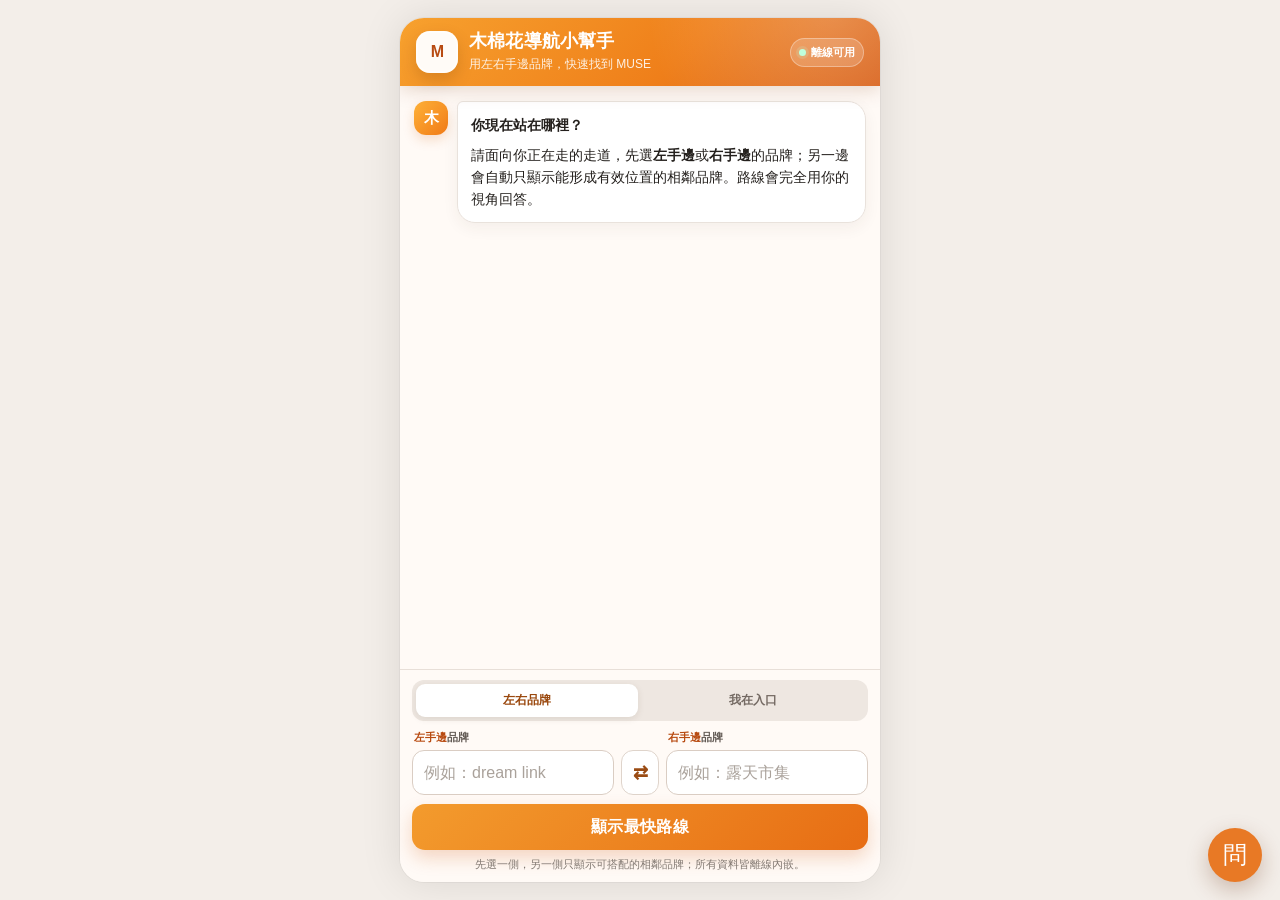
==== 木棉花專用/index.html @ 8f522775 "Add customer service chatbot and split navigation apps" ====
<!doctype html><html lang="zh-Hant"><head><meta charset="utf-8"><meta name="viewport" content="width=device-width,initial-scale=1,viewport-fit=cover,maximum-scale=1"><meta name="theme-color" content="#f28c28"><meta name="color-scheme" content="light"><link rel="stylesheet" href="css/ui-overrides.css?v=4"><style>.welcome-tip,.brand-catalog,.pair-suggestions,#brandMode .quick-row,.compatible-panel.success{display:none!important}</style></head><body><script src="js/bootstrap-part-01.js"></script><script src="js/bootstrap-part-02.js"></script><script src="js/bootstrap-run.js"></script><script src="js/customer-service.js?v=1"></script><script src="js/ui-behavior.js?v=1"></script></body></html>
---- 木棉花專用/css/ui-overrides.css ----
/* Keep the navigation dialog focused on the adjacent-brand selector. */
.welcome-tip,
.brand-catalog,
.pair-suggestions,
.quick-row,
.compatible-panel.success {
  display: none !important;
}

.service-launcher{position:fixed;right:18px;bottom:18px;z-index:120;width:54px;height:54px;border:0;border-radius:50%;color:#fff;background:#e87925;box-shadow:0 8px 22px rgba(103,48,13,.28);font-size:24px;cursor:pointer}
.service-panel{position:fixed;right:18px;bottom:84px;z-index:121;display:none;width:min(380px,calc(100vw - 28px));max-height:min(680px,calc(100vh - 110px));overflow:hidden;border:1px solid #ead8c9;border-radius:18px;background:#fffaf5;box-shadow:0 14px 40px rgba(55,32,18,.24)}
.service-panel.open{display:flex;flex-direction:column}.service-head{display:flex;align-items:center;gap:10px;padding:13px 15px;color:#fff;background:linear-gradient(135deg,#f29a32,#d96219)}
.service-head strong{flex:1;font-size:15px}.service-close{width:30px;height:30px;border:0;border-radius:9px;color:#fff;background:rgba(255,255,255,.18);font-size:18px;cursor:pointer}
.service-messages{display:flex;flex-direction:column;gap:9px;padding:13px;overflow:auto;min-height:150px}.service-msg{max-width:92%;padding:10px 11px;border-radius:13px;font-size:12px;line-height:1.6;white-space:pre-line}.service-msg.bot{align-self:flex-start;color:#4b382c;background:#fff}.service-msg.user{align-self:flex-end;color:#fff;background:#e87925}.service-msg strong{font-weight:900}.service-quick{display:flex;gap:6px;padding:0 13px 9px;overflow:auto}.service-quick button{flex:0 0 auto;padding:7px 9px;border:1px solid #edc9a9;border-radius:999px;color:#87400f;background:#fff7ef;font-size:11px;cursor:pointer}
.service-form{display:flex;gap:7px;padding:10px 13px 13px;border-top:1px solid #f0dfd2}.service-form input{min-width:0;flex:1;height:39px;padding:0 10px;border:1px solid #dfc9b8;border-radius:10px;font-size:14px}.service-form button{width:52px;border:0;border-radius:10px;color:#fff;background:#e87925;font-weight:800;cursor:pointer}@media(max-width:520px){.service-launcher{right:12px;bottom:12px}.service-panel{right:12px;bottom:76px}}
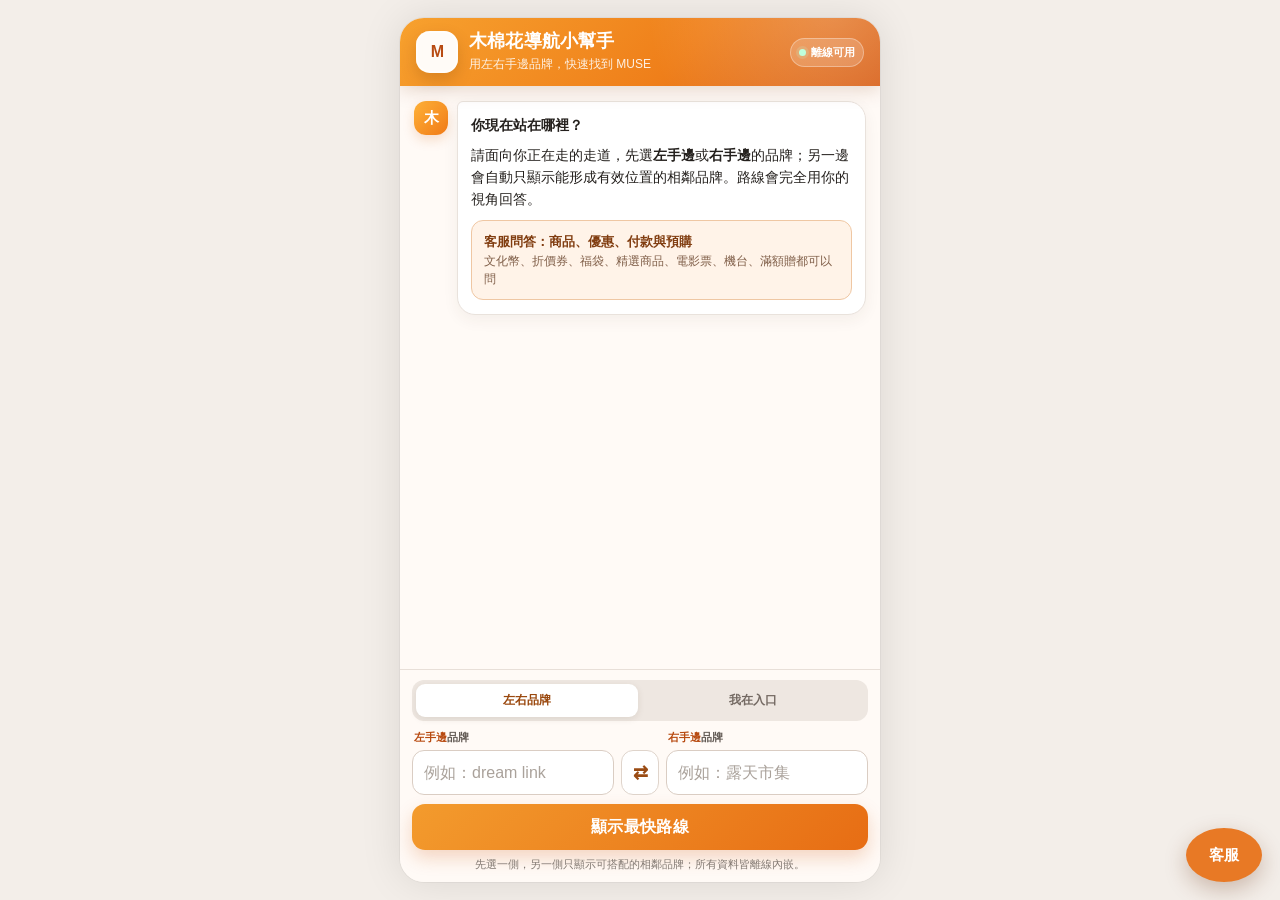
==== commit c350362d: "Expose customer service entry point" ====
--- a/木棉花專用/index.html
+++ b/木棉花專用/index.html
@@ -1 +1 @@
-<!doctype html><html lang="zh-Hant"><head><meta charset="utf-8"><meta name="viewport" content="width=device-width,initial-scale=1,viewport-fit=cover,maximum-scale=1"><meta name="theme-color" content="#f28c28"><meta name="color-scheme" content="light"><link rel="stylesheet" href="css/ui-overrides.css?v=4"><style>.welcome-tip,.brand-catalog,.pair-suggestions,#brandMode .quick-row,.compatible-panel.success{display:none!important}</style></head><body><script src="js/bootstrap-part-01.js"></script><script src="js/bootstrap-part-02.js"></script><script src="js/bootstrap-run.js"></script><script src="js/customer-service.js?v=1"></script><script src="js/ui-behavior.js?v=1"></script></body></html>
+<!doctype html><html lang="zh-Hant"><head><meta charset="utf-8"><meta name="viewport" content="width=device-width,initial-scale=1,viewport-fit=cover,maximum-scale=1"><meta name="theme-color" content="#f28c28"><meta name="color-scheme" content="light"><link rel="stylesheet" href="css/ui-overrides.css?v=5"><style>.welcome-tip,.brand-catalog,.pair-suggestions,#brandMode .quick-row,.compatible-panel.success{display:none!important}</style></head><body><script src="js/bootstrap-part-01.js"></script><script src="js/bootstrap-part-02.js"></script><script src="js/bootstrap-run.js"></script><script src="js/customer-service.js?v=1"></script><script src="js/customer-service-entry.js?v=1"></script><script src="js/ui-behavior.js?v=1"></script></body></html>
--- a/木棉花專用/css/ui-overrides.css
+++ b/木棉花專用/css/ui-overrides.css
@@ -13,3 +13,4 @@
 .service-head strong{flex:1;font-size:15px}.service-close{width:30px;height:30px;border:0;border-radius:9px;color:#fff;background:rgba(255,255,255,.18);font-size:18px;cursor:pointer}
 .service-messages{display:flex;flex-direction:column;gap:9px;padding:13px;overflow:auto;min-height:150px}.service-msg{max-width:92%;padding:10px 11px;border-radius:13px;font-size:12px;line-height:1.6;white-space:pre-line}.service-msg.bot{align-self:flex-start;color:#4b382c;background:#fff}.service-msg.user{align-self:flex-end;color:#fff;background:#e87925}.service-msg strong{font-weight:900}.service-quick{display:flex;gap:6px;padding:0 13px 9px;overflow:auto}.service-quick button{flex:0 0 auto;padding:7px 9px;border:1px solid #edc9a9;border-radius:999px;color:#87400f;background:#fff7ef;font-size:11px;cursor:pointer}
 .service-form{display:flex;gap:7px;padding:10px 13px 13px;border-top:1px solid #f0dfd2}.service-form input{min-width:0;flex:1;height:39px;padding:0 10px;border:1px solid #dfc9b8;border-radius:10px;font-size:14px}.service-form button{width:52px;border:0;border-radius:10px;color:#fff;background:#e87925;font-weight:800;cursor:pointer}@media(max-width:520px){.service-launcher{right:12px;bottom:12px}.service-panel{right:12px;bottom:76px}}
+.service-launcher{width:auto;min-width:76px;padding:0 15px;font-size:0}.service-launcher::after{content:'\5BA2\670D';font-size:15px;font-weight:900}.service-entry{display:block;width:100%;margin:10px 0 2px;padding:11px 12px;border:1px solid #efc7a3;border-radius:12px;color:#813d10;background:#fff3e8;text-align:left;font:inherit;font-size:12px;line-height:1.5;cursor:pointer}.service-entry strong{display:block;font-size:13px}.service-entry span{color:#805f49}
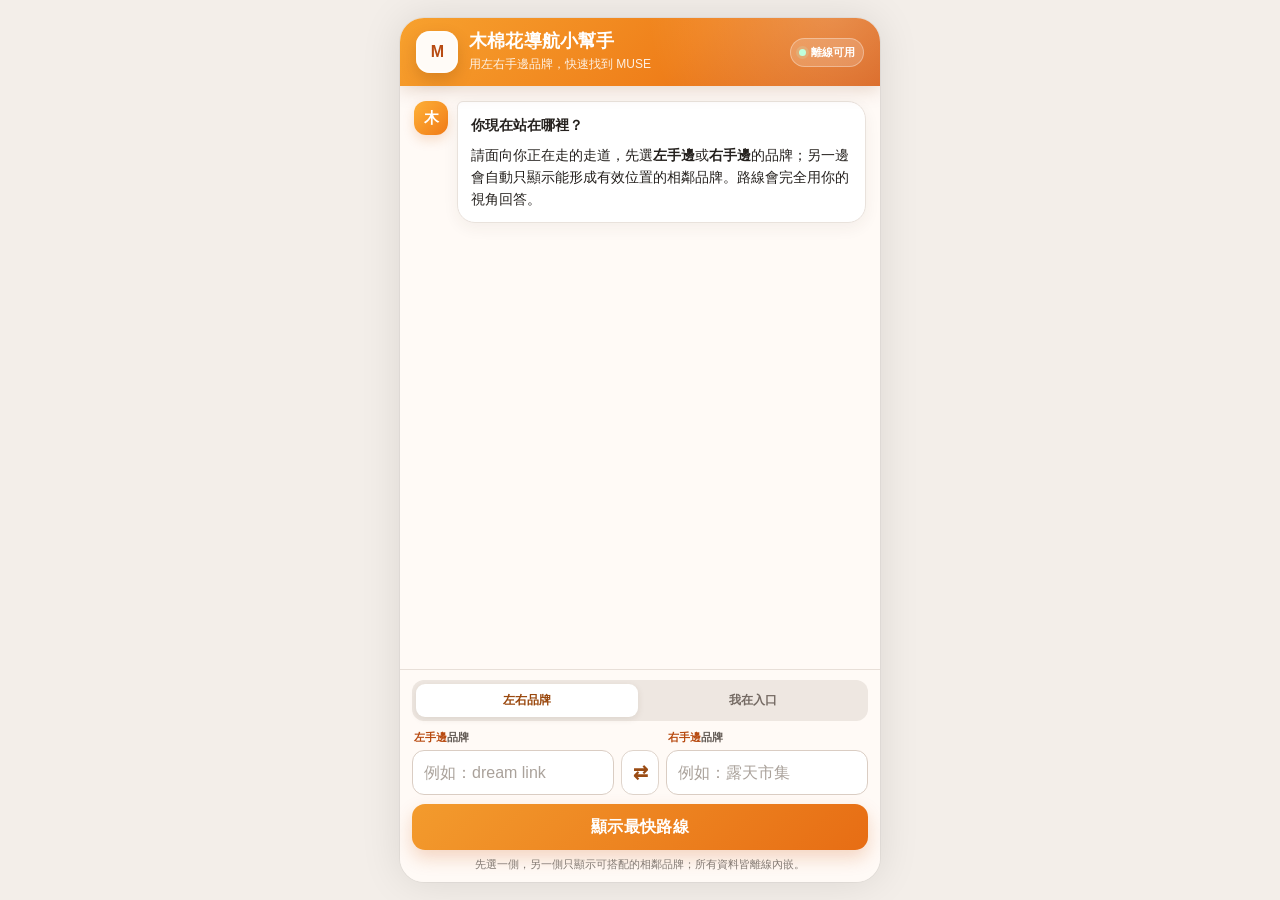
==== commit b63a227d: "Remove customer service chatbot" ====
--- a/木棉花專用/index.html
+++ b/木棉花專用/index.html
@@ -1 +1 @@
-<!doctype html><html lang="zh-Hant"><head><meta charset="utf-8"><meta name="viewport" content="width=device-width,initial-scale=1,viewport-fit=cover,maximum-scale=1"><meta name="theme-color" content="#f28c28"><meta name="color-scheme" content="light"><link rel="stylesheet" href="css/ui-overrides.css?v=5"><style>.welcome-tip,.brand-catalog,.pair-suggestions,#brandMode .quick-row,.compatible-panel.success{display:none!important}</style></head><body><script src="js/bootstrap-part-01.js"></script><script src="js/bootstrap-part-02.js"></script><script src="js/bootstrap-run.js"></script><script src="js/customer-service.js?v=1"></script><script src="js/customer-service-entry.js?v=1"></script><script src="js/ui-behavior.js?v=1"></script></body></html>
+<!doctype html><html lang="zh-Hant"><head><meta charset="utf-8"><meta name="viewport" content="width=device-width,initial-scale=1,viewport-fit=cover,maximum-scale=1"><meta name="theme-color" content="#f28c28"><meta name="color-scheme" content="light"><link rel="stylesheet" href="css/ui-overrides.css?v=6"><style>.welcome-tip,.brand-catalog,.pair-suggestions,#brandMode .quick-row,.compatible-panel.success{display:none!important}</style></head><body><script src="js/bootstrap-part-01.js"></script><script src="js/bootstrap-part-02.js"></script><script src="js/bootstrap-run.js"></script><script src="js/ui-behavior.js?v=1"></script></body></html>
--- a/木棉花專用/css/ui-overrides.css
+++ b/木棉花專用/css/ui-overrides.css
@@ -6,11 +6,3 @@
 .compatible-panel.success {
   display: none !important;
 }
-
-.service-launcher{position:fixed;right:18px;bottom:18px;z-index:120;width:54px;height:54px;border:0;border-radius:50%;color:#fff;background:#e87925;box-shadow:0 8px 22px rgba(103,48,13,.28);font-size:24px;cursor:pointer}
-.service-panel{position:fixed;right:18px;bottom:84px;z-index:121;display:none;width:min(380px,calc(100vw - 28px));max-height:min(680px,calc(100vh - 110px));overflow:hidden;border:1px solid #ead8c9;border-radius:18px;background:#fffaf5;box-shadow:0 14px 40px rgba(55,32,18,.24)}
-.service-panel.open{display:flex;flex-direction:column}.service-head{display:flex;align-items:center;gap:10px;padding:13px 15px;color:#fff;background:linear-gradient(135deg,#f29a32,#d96219)}
-.service-head strong{flex:1;font-size:15px}.service-close{width:30px;height:30px;border:0;border-radius:9px;color:#fff;background:rgba(255,255,255,.18);font-size:18px;cursor:pointer}
-.service-messages{display:flex;flex-direction:column;gap:9px;padding:13px;overflow:auto;min-height:150px}.service-msg{max-width:92%;padding:10px 11px;border-radius:13px;font-size:12px;line-height:1.6;white-space:pre-line}.service-msg.bot{align-self:flex-start;color:#4b382c;background:#fff}.service-msg.user{align-self:flex-end;color:#fff;background:#e87925}.service-msg strong{font-weight:900}.service-quick{display:flex;gap:6px;padding:0 13px 9px;overflow:auto}.service-quick button{flex:0 0 auto;padding:7px 9px;border:1px solid #edc9a9;border-radius:999px;color:#87400f;background:#fff7ef;font-size:11px;cursor:pointer}
-.service-form{display:flex;gap:7px;padding:10px 13px 13px;border-top:1px solid #f0dfd2}.service-form input{min-width:0;flex:1;height:39px;padding:0 10px;border:1px solid #dfc9b8;border-radius:10px;font-size:14px}.service-form button{width:52px;border:0;border-radius:10px;color:#fff;background:#e87925;font-weight:800;cursor:pointer}@media(max-width:520px){.service-launcher{right:12px;bottom:12px}.service-panel{right:12px;bottom:76px}}
-.service-launcher{width:auto;min-width:76px;padding:0 15px;font-size:0}.service-launcher::after{content:'\5BA2\670D';font-size:15px;font-weight:900}.service-entry{display:block;width:100%;margin:10px 0 2px;padding:11px 12px;border:1px solid #efc7a3;border-radius:12px;color:#813d10;background:#fff3e8;text-align:left;font:inherit;font-size:12px;line-height:1.5;cursor:pointer}.service-entry strong{display:block;font-size:13px}.service-entry span{color:#805f49}
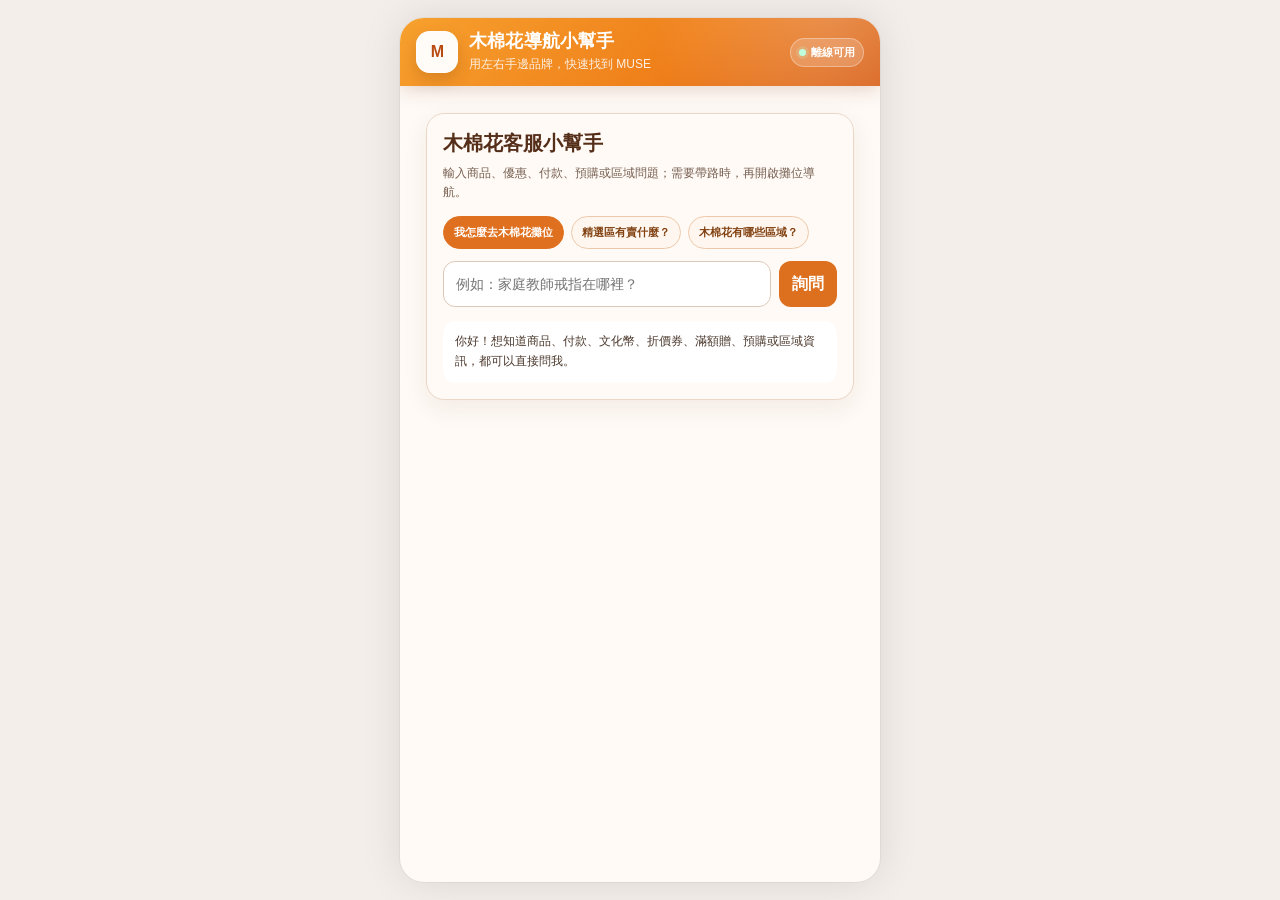
==== commit 59d72eb2: "Integrate consumer chatbot knowledge base" ====
--- a/木棉花專用/index.html
+++ b/木棉花專用/index.html
@@ -1 +1 @@
-<!doctype html><html lang="zh-Hant"><head><meta charset="utf-8"><meta name="viewport" content="width=device-width,initial-scale=1,viewport-fit=cover,maximum-scale=1"><meta name="theme-color" content="#f28c28"><meta name="color-scheme" content="light"><link rel="stylesheet" href="css/ui-overrides.css?v=6"><style>.welcome-tip,.brand-catalog,.pair-suggestions,#brandMode .quick-row,.compatible-panel.success{display:none!important}</style></head><body><script src="js/bootstrap-part-01.js"></script><script src="js/bootstrap-part-02.js"></script><script src="js/bootstrap-run.js"></script><script src="js/ui-behavior.js?v=1"></script></body></html>
+<!doctype html><html lang="zh-Hant"><head><meta charset="utf-8"><meta name="viewport" content="width=device-width,initial-scale=1,viewport-fit=cover,maximum-scale=1"><meta name="theme-color" content="#f28c28"><meta name="color-scheme" content="light"><link rel="stylesheet" href="css/ui-overrides.css?v=7"><style>.welcome-tip,.brand-catalog,.pair-suggestions,#brandMode .quick-row,.compatible-panel.success{display:none!important}</style></head><body><script src="js/bootstrap-part-01.js"></script><script src="js/bootstrap-part-02.js"></script><script src="js/bootstrap-run.js"></script><script src="js/chatbot/kb.js"></script><script src="js/chatbot/matcher.js"></script><script src="js/customer-chatbot.js?v=1"></script><script src="js/ui-behavior.js?v=1"></script></body></html>
--- a/木棉花專用/css/ui-overrides.css
+++ b/木棉花專用/css/ui-overrides.css
@@ -6,3 +6,9 @@
 .compatible-panel.success {
   display: none !important;
 }
+
+.consumer-mode .welcome-card{display:none}.consumer-mode:not(.consumer-navigation-open) #navForm{display:none}.consumer-mode .chat{padding-bottom:24px}.consumer-mode #conversation:empty{display:none}
+.consumer-chatbot{margin:12px 12px 0;padding:16px;border:1px solid #ead7c7;border-radius:18px;background:#fffaf5;box-shadow:0 8px 24px rgba(85,47,20,.08)}
+.consumer-chatbot h1{margin:0;color:#542e18;font-size:20px}.consumer-chatbot .intro{margin:7px 0 14px;color:#765f51;font-size:12px;line-height:1.6}.consumer-quick{display:flex;gap:7px;margin:0 0 12px;overflow-x:auto}.consumer-quick button{flex:0 0 auto;padding:8px 10px;border:1px solid #edc8aa;border-radius:999px;color:#814111;background:#fff7ef;font:inherit;font-size:11px;font-weight:800;cursor:pointer}.consumer-quick button:first-child{color:#fff;background:#df701f;border-color:#df701f}
+.consumer-form{display:flex;gap:8px}.consumer-form input{min-width:0;flex:1;height:46px;padding:0 12px;border:1px solid #ddc9ba;border-radius:12px;background:#fff;color:#35271f;font:inherit;font-size:14px}.consumer-form button{min-width:58px;border:0;border-radius:12px;color:#fff;background:#dd701f;font:inherit;font-weight:900;cursor:pointer}
+.consumer-messages{display:grid;gap:9px;margin-top:14px}.consumer-message{padding:11px 12px;border-radius:13px;font-size:12px;line-height:1.65;white-space:pre-line}.consumer-message.bot{color:#4b382c;background:#fff}.consumer-message.user{justify-self:end;max-width:90%;color:#fff;background:#df701f}.consumer-message strong{font-weight:900}.consumer-media{display:block;width:100%;margin-top:9px;border-radius:10px;border:1px solid #ead9cb}.consumer-nav-note{display:none;margin-top:12px;padding:10px;border-radius:12px;color:#6e421f;background:#fff0df;font-size:12px;line-height:1.55}.consumer-navigation-open .consumer-nav-note{display:block}.consumer-navigation-open #navForm{display:block;margin-top:12px}.consumer-navigation-open #navForm::before{content:'攤位導航';display:block;margin:0 0 8px;color:#713c17;font-size:14px;font-weight:900}
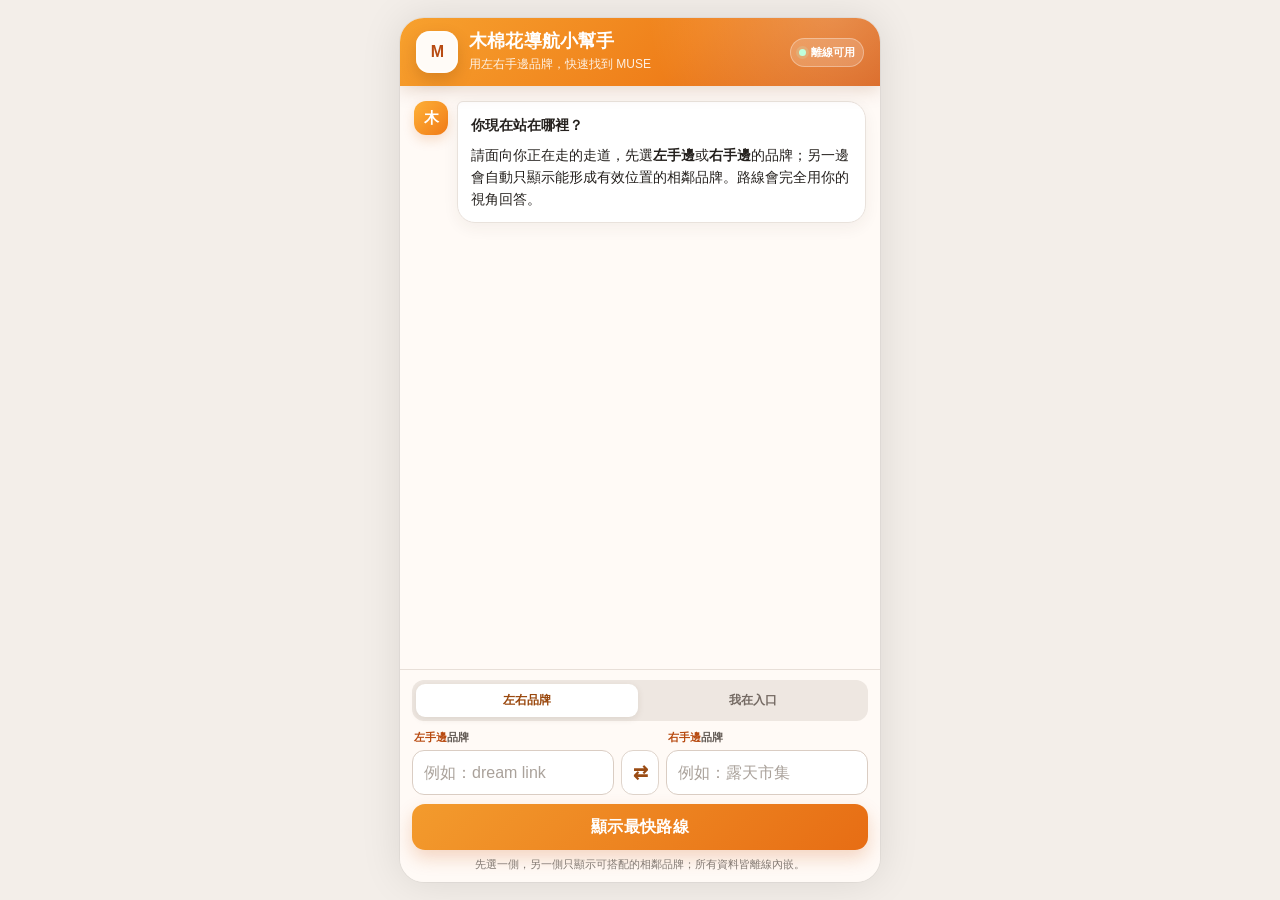
==== commit 04c4cce5: "Remove consumer chatbot integration" ====
--- a/木棉花專用/index.html
+++ b/木棉花專用/index.html
@@ -1 +1 @@
-<!doctype html><html lang="zh-Hant"><head><meta charset="utf-8"><meta name="viewport" content="width=device-width,initial-scale=1,viewport-fit=cover,maximum-scale=1"><meta name="theme-color" content="#f28c28"><meta name="color-scheme" content="light"><link rel="stylesheet" href="css/ui-overrides.css?v=7"><style>.welcome-tip,.brand-catalog,.pair-suggestions,#brandMode .quick-row,.compatible-panel.success{display:none!important}</style></head><body><script src="js/bootstrap-part-01.js"></script><script src="js/bootstrap-part-02.js"></script><script src="js/bootstrap-run.js"></script><script src="js/chatbot/kb.js"></script><script src="js/chatbot/matcher.js"></script><script src="js/customer-chatbot.js?v=1"></script><script src="js/ui-behavior.js?v=1"></script></body></html>
+<!doctype html><html lang="zh-Hant"><head><meta charset="utf-8"><meta name="viewport" content="width=device-width,initial-scale=1,viewport-fit=cover,maximum-scale=1"><meta name="theme-color" content="#f28c28"><meta name="color-scheme" content="light"><link rel="stylesheet" href="css/ui-overrides.css?v=8"><style>.welcome-tip,.brand-catalog,.pair-suggestions,#brandMode .quick-row,.compatible-panel.success{display:none!important}</style></head><body><script src="js/bootstrap-part-01.js"></script><script src="js/bootstrap-part-02.js"></script><script src="js/bootstrap-run.js"></script><script src="js/ui-behavior.js?v=1"></script></body></html>
--- a/木棉花專用/css/ui-overrides.css
+++ b/木棉花專用/css/ui-overrides.css
@@ -6,9 +6,3 @@
 .compatible-panel.success {
   display: none !important;
 }
-
-.consumer-mode .welcome-card{display:none}.consumer-mode:not(.consumer-navigation-open) #navForm{display:none}.consumer-mode .chat{padding-bottom:24px}.consumer-mode #conversation:empty{display:none}
-.consumer-chatbot{margin:12px 12px 0;padding:16px;border:1px solid #ead7c7;border-radius:18px;background:#fffaf5;box-shadow:0 8px 24px rgba(85,47,20,.08)}
-.consumer-chatbot h1{margin:0;color:#542e18;font-size:20px}.consumer-chatbot .intro{margin:7px 0 14px;color:#765f51;font-size:12px;line-height:1.6}.consumer-quick{display:flex;gap:7px;margin:0 0 12px;overflow-x:auto}.consumer-quick button{flex:0 0 auto;padding:8px 10px;border:1px solid #edc8aa;border-radius:999px;color:#814111;background:#fff7ef;font:inherit;font-size:11px;font-weight:800;cursor:pointer}.consumer-quick button:first-child{color:#fff;background:#df701f;border-color:#df701f}
-.consumer-form{display:flex;gap:8px}.consumer-form input{min-width:0;flex:1;height:46px;padding:0 12px;border:1px solid #ddc9ba;border-radius:12px;background:#fff;color:#35271f;font:inherit;font-size:14px}.consumer-form button{min-width:58px;border:0;border-radius:12px;color:#fff;background:#dd701f;font:inherit;font-weight:900;cursor:pointer}
-.consumer-messages{display:grid;gap:9px;margin-top:14px}.consumer-message{padding:11px 12px;border-radius:13px;font-size:12px;line-height:1.65;white-space:pre-line}.consumer-message.bot{color:#4b382c;background:#fff}.consumer-message.user{justify-self:end;max-width:90%;color:#fff;background:#df701f}.consumer-message strong{font-weight:900}.consumer-media{display:block;width:100%;margin-top:9px;border-radius:10px;border:1px solid #ead9cb}.consumer-nav-note{display:none;margin-top:12px;padding:10px;border-radius:12px;color:#6e421f;background:#fff0df;font-size:12px;line-height:1.55}.consumer-navigation-open .consumer-nav-note{display:block}.consumer-navigation-open #navForm{display:block;margin-top:12px}.consumer-navigation-open #navForm::before{content:'攤位導航';display:block;margin:0 0 8px;color:#713c17;font-size:14px;font-weight:900}
